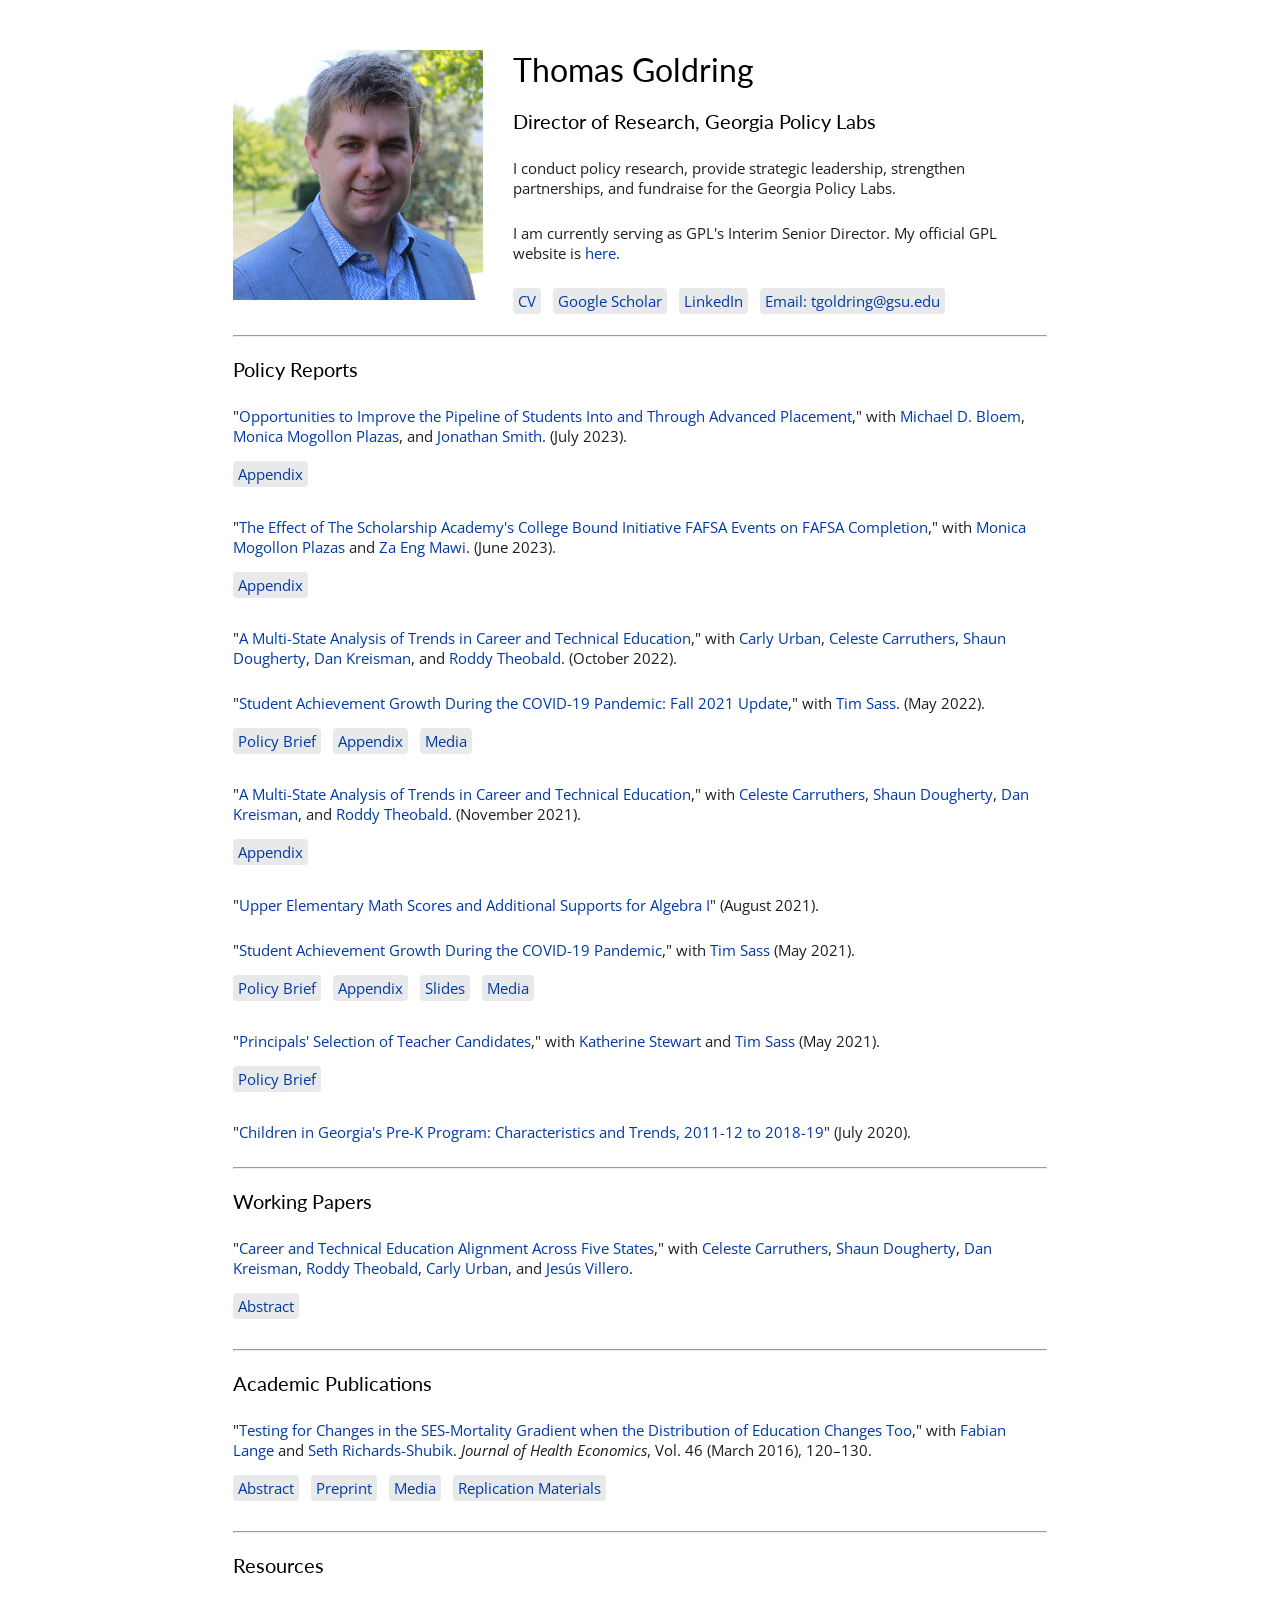
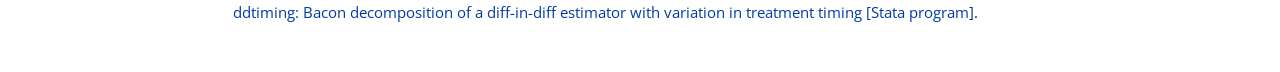
==== index.html @ 44bf6e44 "Google tags" ====
<!DOCTYPE html>
<html lang="en">
<head>
  <!-- Google tag (gtag.js) -->
  <script async src="https://www.googletagmanager.com/gtag/js?id=G-5REK68JC10"></script>
  <script>
    window.dataLayer = window.dataLayer || [];
    function gtag(){dataLayer.push(arguments);}
    gtag('js', new Date());

    gtag('config', 'G-5REK68JC10');
  </script>

  <script>
    function myFunction(id) {
      var x = document.getElementById(id);
      var ids = ["rpt_media_1", "rpt_media_2", "wp_abstr_1", "pub_abstr_1", "pub_media_1"];
      for(var i = 0; i < ids.length; i++) {
        var item = ids[i];
        if (item != id) {
          document.getElementById(item).style.display = "none";
        } else {
          if (x.style.display === "none") {
            x.style.display = "block";
          } else {
            x.style.display = "none";
          }
        }
      }
    }
  </script>

  <link rel="stylesheet" href="main.css" type="text/css">
  <link href="https://fonts.googleapis.com/css?family=Lato|Open+Sans" rel="stylesheet">
  <meta charset="UTF-8">
  <meta name="viewport" content="width=device-width, initial-scale=1.0">
  <title>Thomas Goldring</title>
</head>

<body>
	<div id="container">
	  <div id="center">

			<div id="contact">
				<img src="thomas-goldring.JPG" width=250px height=250px alt="Photo of Thomas Goldring" />
				<h1>Thomas Goldring</h1>
				<h2>Director of Research, Georgia Policy Labs</h2>

				<div class="text">
					<p>I conduct policy research, provide strategic leadership, strengthen partnerships, and fundraise for the Georgia Policy Labs.</p>
					<p>I am currently serving as GPL's Interim Senior Director. My official GPL website is <a href="https://gpl.gsu.edu/profile/thomas-goldring/">here</a>.</p>
					<p><a href="docs/CV_Thomas Goldring_20231112.pdf" class="button">CV</a> &nbsp;
             <a href="https://scholar.google.com/citations?user=3oa92vwAAAAJ" class="button">Google Scholar</a> &nbsp;
             <a href="https://www.linkedin.com/in/thomas-goldring-584221283/" class="button">LinkedIn</a> &nbsp;
             <a href="mailto:tgoldring@gsu.edu" class="button">Email: tgoldring@gsu.edu</a></p>
				</div>
			</div>
      
			<hr>
      
			<h2>Policy Reports</h2>

			<div class="text">

        <p>"<a href="docs/AP Pipeline_Report.pdf" class="title">Opportunities to Improve the Pipeline of Students Into and Through Advanced Placement</a>," with <a href="https://michaelbloem.com/">Michael D. Bloem</a>, <a href="https://monicamogollonp.com">Monica Mogollon Plazas</a>, and <a href="https://gpl.gsu.edu/profile/jonathan-smith">Jonathan Smith</a>. (July 2023).</p>
        <div class="buttonbar">
          <a href="docs/AP Pipeline_Appendix.pdf" class="button">Appendix</a>
        </div>

        <p>"<a href="docs/TSA College Bound Initiative_Report.pdf" class="title">The Effect of The Scholarship Academy's College Bound Initiative FAFSA Events on FAFSA Completion</a>," with <a href="https://monicamogollonp.com/">Monica Mogollon Plazas</a> and <a href="https://gpl.gsu.edu/profile/za-eng-mawi">Za Eng Mawi</a>. (June 2023).</p>
        <div class="buttonbar">
          <a href="docs/TSA College Bound Initiative_Appendix.pdf" class="button">Appendix</a>
        </div>
        
        <p>"<a href="docs/Multi-State CTE Analysis 2022_Report.pdf" class="title">A Multi-State Analysis of Trends in Career and Technical Education</a>," with <a href="https://montana.edu/urban/">Carly Urban</a>, <a href="https://haslam.utk.edu/people/profile/celeste-carruthers/">Celeste Carruthers</a>, <a href="https://bc.edu/bc-web/schools/lynch-school/faculty-research/faculty-directory/Shaun-Dougherty">Shaun Dougherty</a>, <a href="https://gpl.gsu.edu/profile/dan-kreisman/">Dan Kreisman</a>, and <a href="https://caldercenter.org/experts/roddy-theobald">Roddy Theobald</a>. (October 2022).</p>

        <p>"<a href="docs/COVID Achievement Growth Fall 2021 Update_Report.pdf" class="title">Student Achievement Growth During the COVID-19 Pandemic: Fall 2021 Update</a>," with <a href="https://gpl.gsu.edu/profile/tim-sass/">Tim Sass</a>. (May 2022).</p>
        <div class="buttonbar">
          <a href="docs/COVID Achievement Growth Fall 2021 Update_Policy Brief.pdf" class="button">Policy Brief</a> &nbsp;
          <a href="docs/COVID Achievement Growth Fall 2021 Update_Appendix.pdf" class="button">Appendix</a> &nbsp;
          <button class="button" onclick="myFunction('rpt_media_2')">Media</button>
        </div>
        <div class="popup" id="rpt_media_2" style="display:none;">
          <a href="https://ajc.com/education/for-younger-metro-atlanta-students-pandemic-added-to-math-woes/6KMOWTK45FCJNOYMGVSBU2SGPU/">AJC</a>,
          <a href="https://wabe.org/report-pandemic-negatively-affected-atlanta-students-math-achievement/">WABE</a>,
          <a href="https://11alive.com/video/news/education/study-finds-uneven-learning-gaps-due-to-pandemic/85-3940de6e-cc09-4f79-94c8-469fe03bed31">11 Alive</a>.
        </div>

        <p>"<a href="docs/Multi-State CTE Analysis 2021_Report.pdf" class="title">A Multi-State Analysis of Trends in Career and Technical Education</a>," with <a href="https://haslam.utk.edu/people/profile/celeste-carruthers/">Celeste Carruthers</a>, <a href="https://bc.edu/bc-web/schools/lynch-school/faculty-research/faculty-directory/Shaun-Dougherty">Shaun Dougherty</a>, <a href="https://gpl.gsu.edu/profile/dan-kreisman/">Dan Kreisman</a>, and <a href="https://caldercenter.org/experts/roddy-theobald">Roddy Theobald</a>. (November 2021).</p>
        <div class="buttonbar">
          <a href="docs/Multi-State CTE Analysis 2021_Appendix.pdf" class="button">Appendix</a>
        </div>

        <p>"<a href="docs/Algebra I Supports_Policy Brief.pdf" class="title">Upper Elementary Math Scores and Additional Supports for Algebra I</a>" (August 2021).</p>

        <p>"<a href="docs/Achievement Growth During COVID-19_Report.pdf" class="title">Student Achievement Growth During the COVID-19 Pandemic</a>," with <a href="https://gpl.gsu.edu/profile/tim-sass/">Tim Sass</a> (May 2021).</p>
        <div class="buttonbar">
          <a href="https://theconversation.com/intensive-tutoring-longer-school-days-and-summer-sessions-may-be-needed-to-catch-students-up-after-the-pandemic-161310" class="button">Policy Brief</a> &nbsp;
          <a href="docs/Achievement Growth During COVID-19_Appendix.pdf" class="button">Appendix</a> &nbsp;
          <a href="docs/Achievement Growth During COVID-19_Slides.pdf" class="button">Slides</a> &nbsp;
          <button class="button" onclick="myFunction('rpt_media_1')">Media</button>
        </div>
        <div class="popup" id="rpt_media_1" style="display:none;">
          <a href="https://wsbradio.com/news/local/atlanta/local-researchers-studying-how-pandemic-has-affected-student-learning/RS673WMXTZCIVMLEMA7GRYXMM4/">WSB #1</a>,
          <a href="https://wsbradio.com/news/local/atlanta/local-researchers-studying-how-pandemic-has-affected-student-learning/RS673WMXTZCIVMLEMA7GRYXMM4/">WSB #2</a>,
          <a href="https://ajc.com/education/gsu-study-many-students-learned-less-during-pandemic-but-impact-varies/LXUK6Y47UJHVNLKI24DPBYAHOU/">AJC #1</a>,
          <a href="https://ajc.com/education/get-schooled-blog/teachers-want-to-reset-reformers-want-to-reinvent/HBOGCUGTPNEIZE4PDBL52SNTNQ/">AJC #2</a>,
          <a href="https://mdjonline.com/neighbor_newspapers/fulton-district-using-covid-19-relief-funds-to-stop-learning-loss/article_b3af9942-b46a-11eb-bc8e-b7e26d255e5b.html">Marietta Daily Journal</a>,
          <a href="https://11alive.com/article/news/education/georgia-state-research-finds-substantial-learning-losses-around-atlanta-during-pandemic/85-63f6b242-377d-48ee-b279-77f3e08f70d8">11 Alive #1</a>,
          <a href="https://wabe.org/report-covid-19-pandemic-caused-metro-atlanta-students-to-lose-ground-academically/">WABE</a>,
          <a href="https://klkntv.com/researchers-discuss-the-cost-of-virtual-learning/">KLKN</a>,
          <a href="https://11alive.com/article/news/education/georgia-state-research-finds-substantial-learning-losses-around-atlanta-during-pandemic/85-63f6b242-377d-48ee-b279-77f3e08f70d8">11 Alive #2</a>,
          CBS,
          <a href="https://soundcloud.com/user-136994783/maples-research-shows-pandemics-impact-on-student-achievement-in-metro-atlanta/s-O4hLRoUVpBo">WSB #3</a>,
          <a href="https://postcrescent.com/story/news/education/2021/05/25/wisconsin-education-assessment-scores-improve-after-covid-dip/4924321001/">Post Crescent</a>,
          <a href="http://metroatlantaceo.com/features/2021/05/georgia-state-research-shows-pandemics-impact-student-achievement-metro-atlanta-georgia-state-research-shows-pandemics-impact-student-achievement-metro-atlanta/">Metro Atlanta CEO</a>,
          <a href="https://theconversation.com/intensive-tutoring-longer-school-days-and-summer-sessions-may-be-needed-to-catch-students-up-after-the-pandemic-161310">The Conversation</a>.
        </div>

        <p>"<a href="/docs/Teacher Hiring_Report.pdf" class="title">Principals' Selection of Teacher Candidates</a>," with <a href="https://www.linkedin.com/in/katherine-stewart-29b223158">Katherine Stewart</a> and <a href="https://gpl.gsu.edu/profile/tim-sass/">Tim Sass</a> (May 2021).</p>
        <div class="buttonbar">
          <a href="docs/Teacher Hiring_Policy Brief.pdf" class="button">Policy Brief</a>
        </div>

        <p>"<a href="docs/Children in Georgia's Pre-K Program_Report.pdf" class="title">Children in Georgia's Pre-K Program: Characteristics and Trends, 2011-12 to 2018-19</a>" (July 2020).</p>

      </div>

      <hr>

			<h2>Working Papers</h2>

			<div class="text">

				<p>"<a href="docs/CTE Dynamic Alignment_Working Paper_20230830.pdf" class="title">Career and Technical Education Alignment Across Five States</a>," with <a href="https://haslam.utk.edu/people/profile/celeste-carruthers/">Celeste Carruthers</a>, <a href="https://bc.edu/bc-web/schools/lynch-school/faculty-research/faculty-directory/Shaun-Dougherty">Shaun Dougherty</a>, <a href="https://gpl.gsu.edu/profile/dan-kreisman/">Dan Kreisman</a>, <a href="https://caldercenter.org/experts/roddy-theobald">Roddy Theobald</a>, <a href="https://montana.edu/urban/">Carly Urban</a>, and <a href="">Jesu&#769s Villero</a>.</p>

				<div class="buttonbar">
          <button class="button" onclick="myFunction('wp_abstr_1')">Abstract</button> &nbsp;
        </div>

				<div class="popup" id="wp_abstr_1" style="display:none;">
          We quantify alignment between high school career and technical education (CTE) and local labor markets across five states: Massachusetts, Michigan, Montana, Tennessee, and Washington. We find that CTE is partially aligned with local labor markets. A 10-percentage-point increase in the share of local jobs most related to a given CTE career cluster is associated with a 3-point increase in CTE concentration in that cluster. Concentrators in business and service fields are more aligned with jobs requiring a college degree, whereas more technical students are more aligned with jobs that do not require college. Women and students from racial or ethnic minority groups are more aligned with college-level jobs that with high-school-level jobs. We find more limited evidence of dynamic, short-term adjustments in CTE after changes in local labor markets. Realignment lags the labor market by two to three years, is less than one-for-one, and is only observed following changes in college-level employment.
        </div>

			</div>

      <hr>

			<h2>Academic Publications</h2>

			<div class="text">

				<p>"<a href="https://doi.org/10.1016/j.jhealeco.2015.12.002" class="title">Testing for Changes in the SES-Mortality Gradient when the Distribution of Education Changes Too</a>," with <a href="https://www.mcgill.ca/economics/fabian-lange">Fabian Lange</a> and <a href="https://business.lehigh.edu/directory/seth-richards-shubik">Seth Richards-Shubik</a>. <i>Journal of Health Economics</i>, Vol. 46 (March 2016), 120&ndash;130.</p>

				<div class="buttonbar">
          <button class="button" onclick="myFunction('pub_abstr_1')">Abstract</button> &nbsp;
          <a href="docs/Mortality Education Test_Paper.pdf" class="button">Preprint</a> &nbsp;
          <button class="button" onclick="myFunction('pub_media_1')">Media</button> &nbsp;
          <a href="docs/Mortality Education Test_Code.zip" class="button">Replication Materials</a></div>

				<div class="popup" id="pub_abstr_1" style="display:none;">
          We develop a flexible test for changes in the SES-mortality gradient that accounts for changes in the distribution of education, the most commonly used marker of SES. We implement the test for the period between 1984 and 2006 in the United States using microdata from the Census and other surveys linked to death records. Using our flexible test, we find that the evidence for a change in the SES-mortality gradient is not as strong as previous research has suggested. Our results indicate that the gradient increased f or females during this time period, but we cannot rule out that the gradient among males has not changed. Informally, the results suggest that the changes for females are mainly driven by the bottom of the educational distribution.
        </div>

        <div class="popup" id="pub_media_1" style="display:none;">
          <a href="https://fivethirtyeight.com/features/college-choice-performance-pay-and-life-expectancy/">FiveThirtyEight</a>.
        </div>

			</div>

      <hr>

      <h2>Resources</h2>

      <div class="text">

        <p><a href="https://github.com/tgoldring/ddtiming">ddtiming: Bacon decomposition of a diff-in-diff estimator with variation in treatment timing [Stata program]</a>.</p> 

			</div>
    
    </div>
	</div>

</body>
</html>
---- main.css ----
html {
  background-color: white;
}
h1, h2 {
  font-family: 'Lato', serif;
  font-weight: normal;
  margin-top: 4px;
  margin-bottom: 4px;
  text-align: left;
}
h2 {
  font-size: 20px;
}
a {
  text-decoration: none;
}
a:link, a:visited {
  color: #0039A6;
}
a:hover {
  color: #00AEEF;
  text-decoration: underline;
}
.button {
  background-color: #E8E9EB;
  border: none;
  color: #0039A6;
  padding: 3px;
  padding-left: 5px;
  padding-right: 5px;
  text-align: center;
  border-radius: 4px;
  text-decoration: none;
  display: inline-block;
  font-size: 15px;
  font-family: 'Open Sans', serif;
  cursor: pointer; 
  transition-duration: 0.2s;
  text-decoration: none;
  margin-bottom: 5px;
}
.button:hover {
  background-color:#7f8590;
  text-decoration: none;
  color: #ffffff;  
}
a.button:hover {
  color: #ffffff;    
}
div.text {
  font-family: 'Open Sans', serif;
  margin-top: 0px;
  padding-top: 0px;
  font-size: 15px;
  color: #1e1e1e;
}
div#center h2 {
  margin-top: 20px;
  margin-bottom: 20px;
}
div.buttonbar{
  color: #565656;
}
div.popup {
  margin-top: 10px;
}

@media screen and (min-width: 1100px) {
	
  p {
		margin-top: 25px;
	}
  hr {
		margin-top:25px;
	}
  img {
		float:left;
		margin-right: 30px;
		margin-bottom: 30px;
	}
	div#container {
		margin: 50px;
		position: relative;
	}
	div#center {
	float: center;
	margin-left: max(15%, 50% - 450px);
	margin-right: max(15%, 50% - 450px);
	width: min(70%,900px);
	}
	div#contact{
		height: 260px;
	}
}

@media screen and (max-width: 1100px) { 
  p {
		margin-top:20px;
	}
  hr {
		margin-top:20px;
	}
	img {
		margin-bottom: 20px;
	}
	div#container {
		margin-top: 50px;
		margin-bottom: 50px;
		position: relative;
	}
	div#center {
		margin-left: 0px;
		margin-top: 50px;
		clear: left;
	}
	div#contact{
		margin-top:30px;
	}
	div#wrapper {
		margin-left: 0px;
	}

}
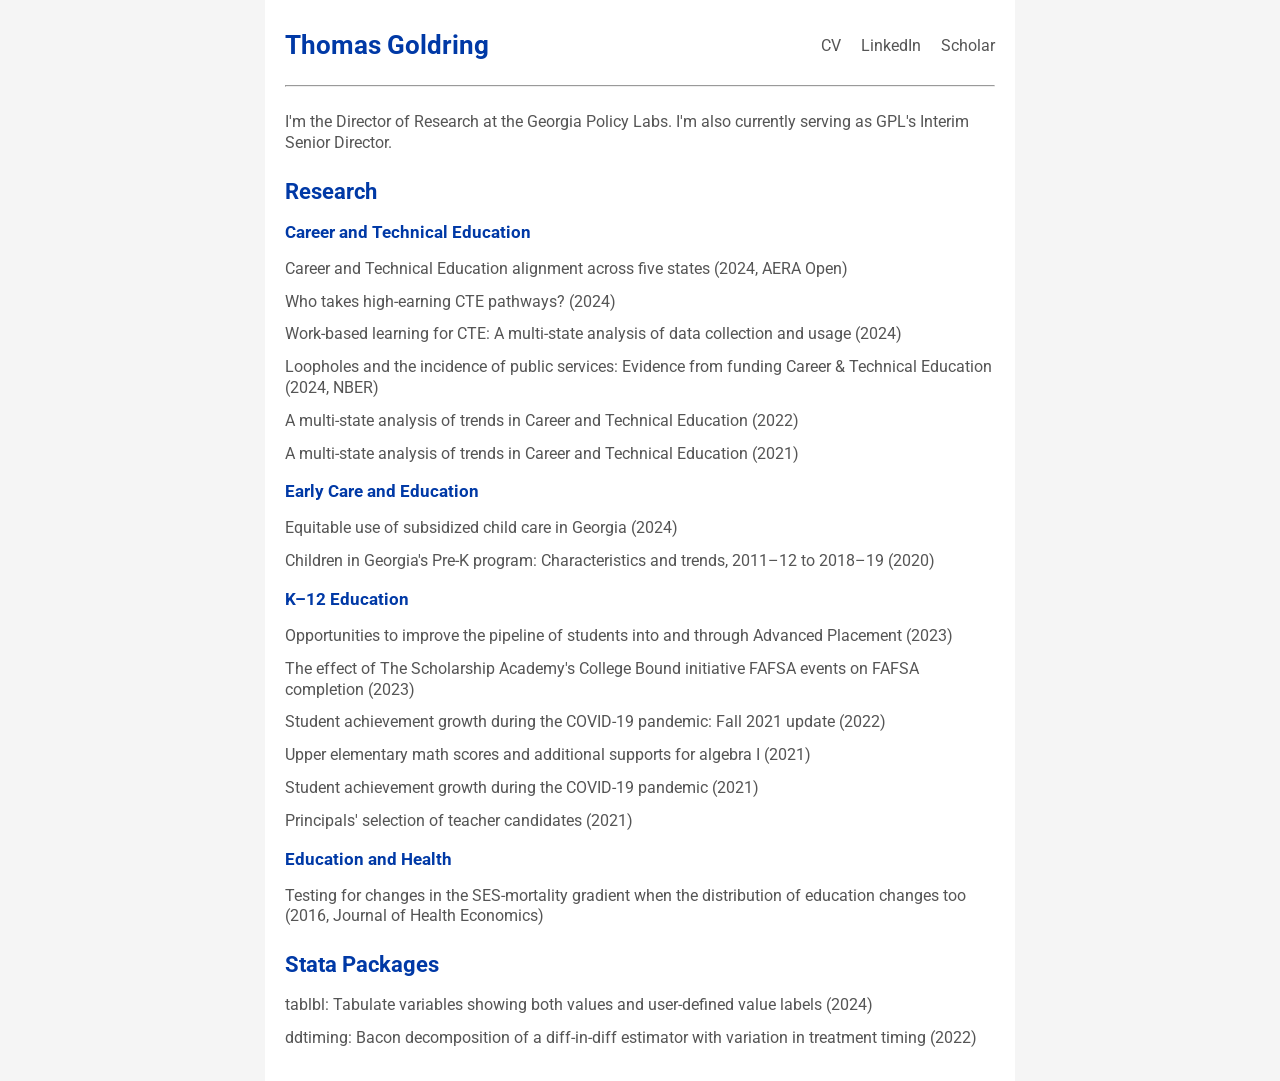
==== commit 6e2f5e0c: "Add files via upload" ====
--- a/index.html
+++ b/index.html
@@ -1,185 +1,55 @@
-<!DOCTYPE html>
-<html lang="en">
-<head>
-  <!-- Google tag (gtag.js) -->
-  <script async src="https://www.googletagmanager.com/gtag/js?id=G-5REK68JC10"></script>
-  <script>
-    window.dataLayer = window.dataLayer || [];
-    function gtag(){dataLayer.push(arguments);}
-    gtag('js', new Date());
-
-    gtag('config', 'G-5REK68JC10');
-  </script>
-
-  <script>
-    function myFunction(id) {
-      var x = document.getElementById(id);
-      var ids = ["rpt_media_1", "rpt_media_2", "wp_abstr_1", "pub_abstr_1", "pub_media_1"];
-      for(var i = 0; i < ids.length; i++) {
-        var item = ids[i];
-        if (item != id) {
-          document.getElementById(item).style.display = "none";
-        } else {
-          if (x.style.display === "none") {
-            x.style.display = "block";
-          } else {
-            x.style.display = "none";
-          }
-        }
-      }
-    }
-  </script>
-
-  <link rel="stylesheet" href="main.css" type="text/css">
-  <link href="https://fonts.googleapis.com/css?family=Lato|Open+Sans" rel="stylesheet">
-  <meta charset="UTF-8">
-  <meta name="viewport" content="width=device-width, initial-scale=1.0">
-  <title>Thomas Goldring</title>
-</head>
-
-<body>
-	<div id="container">
-	  <div id="center">
-
-			<div id="contact">
-				<img src="thomas-goldring.JPG" width=250px height=250px alt="Photo of Thomas Goldring" />
-				<h1>Thomas Goldring</h1>
-				<h2>Director of Research, Georgia Policy Labs</h2>
-
-				<div class="text">
-					<p>I conduct policy research, provide strategic leadership, strengthen partnerships, and fundraise for the Georgia Policy Labs.</p>
-					<p>I am currently serving as GPL's Interim Senior Director. My official GPL website is <a href="https://gpl.gsu.edu/profile/thomas-goldring/">here</a>.</p>
-					<p><a href="docs/CV_Thomas Goldring_20231112.pdf" class="button">CV</a> &nbsp;
-             <a href="https://scholar.google.com/citations?user=3oa92vwAAAAJ" class="button">Google Scholar</a> &nbsp;
-             <a href="https://www.linkedin.com/in/thomas-goldring-584221283/" class="button">LinkedIn</a> &nbsp;
-             <a href="mailto:tgoldring@gsu.edu" class="button">Email: tgoldring@gsu.edu</a></p>
-				</div>
-			</div>
-      
-			<hr>
-      
-			<h2>Policy Reports</h2>
-
-			<div class="text">
-
-        <p>"<a href="docs/AP Pipeline_Report.pdf" class="title">Opportunities to Improve the Pipeline of Students Into and Through Advanced Placement</a>," with <a href="https://michaelbloem.com/">Michael D. Bloem</a>, <a href="https://monicamogollonp.com">Monica Mogollon Plazas</a>, and <a href="https://gpl.gsu.edu/profile/jonathan-smith">Jonathan Smith</a>. (July 2023).</p>
-        <div class="buttonbar">
-          <a href="docs/AP Pipeline_Appendix.pdf" class="button">Appendix</a>
-        </div>
-
-        <p>"<a href="docs/TSA College Bound Initiative_Report.pdf" class="title">The Effect of The Scholarship Academy's College Bound Initiative FAFSA Events on FAFSA Completion</a>," with <a href="https://monicamogollonp.com/">Monica Mogollon Plazas</a> and <a href="https://gpl.gsu.edu/profile/za-eng-mawi">Za Eng Mawi</a>. (June 2023).</p>
-        <div class="buttonbar">
-          <a href="docs/TSA College Bound Initiative_Appendix.pdf" class="button">Appendix</a>
-        </div>
-        
-        <p>"<a href="docs/Multi-State CTE Analysis 2022_Report.pdf" class="title">A Multi-State Analysis of Trends in Career and Technical Education</a>," with <a href="https://montana.edu/urban/">Carly Urban</a>, <a href="https://haslam.utk.edu/people/profile/celeste-carruthers/">Celeste Carruthers</a>, <a href="https://bc.edu/bc-web/schools/lynch-school/faculty-research/faculty-directory/Shaun-Dougherty">Shaun Dougherty</a>, <a href="https://gpl.gsu.edu/profile/dan-kreisman/">Dan Kreisman</a>, and <a href="https://caldercenter.org/experts/roddy-theobald">Roddy Theobald</a>. (October 2022).</p>
-
-        <p>"<a href="docs/COVID Achievement Growth Fall 2021 Update_Report.pdf" class="title">Student Achievement Growth During the COVID-19 Pandemic: Fall 2021 Update</a>," with <a href="https://gpl.gsu.edu/profile/tim-sass/">Tim Sass</a>. (May 2022).</p>
-        <div class="buttonbar">
-          <a href="docs/COVID Achievement Growth Fall 2021 Update_Policy Brief.pdf" class="button">Policy Brief</a> &nbsp;
-          <a href="docs/COVID Achievement Growth Fall 2021 Update_Appendix.pdf" class="button">Appendix</a> &nbsp;
-          <button class="button" onclick="myFunction('rpt_media_2')">Media</button>
-        </div>
-        <div class="popup" id="rpt_media_2" style="display:none;">
-          <a href="https://ajc.com/education/for-younger-metro-atlanta-students-pandemic-added-to-math-woes/6KMOWTK45FCJNOYMGVSBU2SGPU/">AJC</a>,
-          <a href="https://wabe.org/report-pandemic-negatively-affected-atlanta-students-math-achievement/">WABE</a>,
-          <a href="https://11alive.com/video/news/education/study-finds-uneven-learning-gaps-due-to-pandemic/85-3940de6e-cc09-4f79-94c8-469fe03bed31">11 Alive</a>.
-        </div>
-
-        <p>"<a href="docs/Multi-State CTE Analysis 2021_Report.pdf" class="title">A Multi-State Analysis of Trends in Career and Technical Education</a>," with <a href="https://haslam.utk.edu/people/profile/celeste-carruthers/">Celeste Carruthers</a>, <a href="https://bc.edu/bc-web/schools/lynch-school/faculty-research/faculty-directory/Shaun-Dougherty">Shaun Dougherty</a>, <a href="https://gpl.gsu.edu/profile/dan-kreisman/">Dan Kreisman</a>, and <a href="https://caldercenter.org/experts/roddy-theobald">Roddy Theobald</a>. (November 2021).</p>
-        <div class="buttonbar">
-          <a href="docs/Multi-State CTE Analysis 2021_Appendix.pdf" class="button">Appendix</a>
-        </div>
-
-        <p>"<a href="docs/Algebra I Supports_Policy Brief.pdf" class="title">Upper Elementary Math Scores and Additional Supports for Algebra I</a>" (August 2021).</p>
-
-        <p>"<a href="docs/Achievement Growth During COVID-19_Report.pdf" class="title">Student Achievement Growth During the COVID-19 Pandemic</a>," with <a href="https://gpl.gsu.edu/profile/tim-sass/">Tim Sass</a> (May 2021).</p>
-        <div class="buttonbar">
-          <a href="https://theconversation.com/intensive-tutoring-longer-school-days-and-summer-sessions-may-be-needed-to-catch-students-up-after-the-pandemic-161310" class="button">Policy Brief</a> &nbsp;
-          <a href="docs/Achievement Growth During COVID-19_Appendix.pdf" class="button">Appendix</a> &nbsp;
-          <a href="docs/Achievement Growth During COVID-19_Slides.pdf" class="button">Slides</a> &nbsp;
-          <button class="button" onclick="myFunction('rpt_media_1')">Media</button>
-        </div>
-        <div class="popup" id="rpt_media_1" style="display:none;">
-          <a href="https://wsbradio.com/news/local/atlanta/local-researchers-studying-how-pandemic-has-affected-student-learning/RS673WMXTZCIVMLEMA7GRYXMM4/">WSB #1</a>,
-          <a href="https://wsbradio.com/news/local/atlanta/local-researchers-studying-how-pandemic-has-affected-student-learning/RS673WMXTZCIVMLEMA7GRYXMM4/">WSB #2</a>,
-          <a href="https://ajc.com/education/gsu-study-many-students-learned-less-during-pandemic-but-impact-varies/LXUK6Y47UJHVNLKI24DPBYAHOU/">AJC #1</a>,
-          <a href="https://ajc.com/education/get-schooled-blog/teachers-want-to-reset-reformers-want-to-reinvent/HBOGCUGTPNEIZE4PDBL52SNTNQ/">AJC #2</a>,
-          <a href="https://mdjonline.com/neighbor_newspapers/fulton-district-using-covid-19-relief-funds-to-stop-learning-loss/article_b3af9942-b46a-11eb-bc8e-b7e26d255e5b.html">Marietta Daily Journal</a>,
-          <a href="https://11alive.com/article/news/education/georgia-state-research-finds-substantial-learning-losses-around-atlanta-during-pandemic/85-63f6b242-377d-48ee-b279-77f3e08f70d8">11 Alive #1</a>,
-          <a href="https://wabe.org/report-covid-19-pandemic-caused-metro-atlanta-students-to-lose-ground-academically/">WABE</a>,
-          <a href="https://klkntv.com/researchers-discuss-the-cost-of-virtual-learning/">KLKN</a>,
-          <a href="https://11alive.com/article/news/education/georgia-state-research-finds-substantial-learning-losses-around-atlanta-during-pandemic/85-63f6b242-377d-48ee-b279-77f3e08f70d8">11 Alive #2</a>,
-          CBS,
-          <a href="https://soundcloud.com/user-136994783/maples-research-shows-pandemics-impact-on-student-achievement-in-metro-atlanta/s-O4hLRoUVpBo">WSB #3</a>,
-          <a href="https://postcrescent.com/story/news/education/2021/05/25/wisconsin-education-assessment-scores-improve-after-covid-dip/4924321001/">Post Crescent</a>,
-          <a href="http://metroatlantaceo.com/features/2021/05/georgia-state-research-shows-pandemics-impact-student-achievement-metro-atlanta-georgia-state-research-shows-pandemics-impact-student-achievement-metro-atlanta/">Metro Atlanta CEO</a>,
-          <a href="https://theconversation.com/intensive-tutoring-longer-school-days-and-summer-sessions-may-be-needed-to-catch-students-up-after-the-pandemic-161310">The Conversation</a>.
-        </div>
-
-        <p>"<a href="/docs/Teacher Hiring_Report.pdf" class="title">Principals' Selection of Teacher Candidates</a>," with <a href="https://www.linkedin.com/in/katherine-stewart-29b223158">Katherine Stewart</a> and <a href="https://gpl.gsu.edu/profile/tim-sass/">Tim Sass</a> (May 2021).</p>
-        <div class="buttonbar">
-          <a href="docs/Teacher Hiring_Policy Brief.pdf" class="button">Policy Brief</a>
-        </div>
-
-        <p>"<a href="docs/Children in Georgia's Pre-K Program_Report.pdf" class="title">Children in Georgia's Pre-K Program: Characteristics and Trends, 2011-12 to 2018-19</a>" (July 2020).</p>
-
-      </div>
-
-      <hr>
-
-			<h2>Working Papers</h2>
-
-			<div class="text">
-
-				<p>"<a href="docs/CTE Dynamic Alignment_Working Paper_20230830.pdf" class="title">Career and Technical Education Alignment Across Five States</a>," with <a href="https://haslam.utk.edu/people/profile/celeste-carruthers/">Celeste Carruthers</a>, <a href="https://bc.edu/bc-web/schools/lynch-school/faculty-research/faculty-directory/Shaun-Dougherty">Shaun Dougherty</a>, <a href="https://gpl.gsu.edu/profile/dan-kreisman/">Dan Kreisman</a>, <a href="https://caldercenter.org/experts/roddy-theobald">Roddy Theobald</a>, <a href="https://montana.edu/urban/">Carly Urban</a>, and <a href="">Jesu&#769s Villero</a>.</p>
-
-				<div class="buttonbar">
-          <button class="button" onclick="myFunction('wp_abstr_1')">Abstract</button> &nbsp;
-        </div>
-
-				<div class="popup" id="wp_abstr_1" style="display:none;">
-          We quantify alignment between high school career and technical education (CTE) and local labor markets across five states: Massachusetts, Michigan, Montana, Tennessee, and Washington. We find that CTE is partially aligned with local labor markets. A 10-percentage-point increase in the share of local jobs most related to a given CTE career cluster is associated with a 3-point increase in CTE concentration in that cluster. Concentrators in business and service fields are more aligned with jobs requiring a college degree, whereas more technical students are more aligned with jobs that do not require college. Women and students from racial or ethnic minority groups are more aligned with college-level jobs that with high-school-level jobs. We find more limited evidence of dynamic, short-term adjustments in CTE after changes in local labor markets. Realignment lags the labor market by two to three years, is less than one-for-one, and is only observed following changes in college-level employment.
-        </div>
-
-			</div>
-
-      <hr>
-
-			<h2>Academic Publications</h2>
-
-			<div class="text">
-
-				<p>"<a href="https://doi.org/10.1016/j.jhealeco.2015.12.002" class="title">Testing for Changes in the SES-Mortality Gradient when the Distribution of Education Changes Too</a>," with <a href="https://www.mcgill.ca/economics/fabian-lange">Fabian Lange</a> and <a href="https://business.lehigh.edu/directory/seth-richards-shubik">Seth Richards-Shubik</a>. <i>Journal of Health Economics</i>, Vol. 46 (March 2016), 120&ndash;130.</p>
-
-				<div class="buttonbar">
-          <button class="button" onclick="myFunction('pub_abstr_1')">Abstract</button> &nbsp;
-          <a href="docs/Mortality Education Test_Paper.pdf" class="button">Preprint</a> &nbsp;
-          <button class="button" onclick="myFunction('pub_media_1')">Media</button> &nbsp;
-          <a href="docs/Mortality Education Test_Code.zip" class="button">Replication Materials</a></div>
-
-				<div class="popup" id="pub_abstr_1" style="display:none;">
-          We develop a flexible test for changes in the SES-mortality gradient that accounts for changes in the distribution of education, the most commonly used marker of SES. We implement the test for the period between 1984 and 2006 in the United States using microdata from the Census and other surveys linked to death records. Using our flexible test, we find that the evidence for a change in the SES-mortality gradient is not as strong as previous research has suggested. Our results indicate that the gradient increased f or females during this time period, but we cannot rule out that the gradient among males has not changed. Informally, the results suggest that the changes for females are mainly driven by the bottom of the educational distribution.
-        </div>
-
-        <div class="popup" id="pub_media_1" style="display:none;">
-          <a href="https://fivethirtyeight.com/features/college-choice-performance-pay-and-life-expectancy/">FiveThirtyEight</a>.
-        </div>
-
-			</div>
-
-      <hr>
-
-      <h2>Resources</h2>
-
-      <div class="text">
-
-        <p><a href="https://github.com/tgoldring/ddtiming">ddtiming: Bacon decomposition of a diff-in-diff estimator with variation in treatment timing [Stata program]</a>.</p> 
-
-			</div>
-    
-    </div>
-	</div>
-
-</body>
-</html>
+<!doctype html>
+<html lang="en">
+<head>
+  <link rel="stylesheet" href="style.css" type="text/css">
+  <link rel="preconnect" href="https://fonts.googleapis.com">
+  <link rel="preconnect" href="https://fonts.gstatic.com" crossorigin>
+  <link href="https://fonts.googleapis.com/css2?family=Roboto:wght@400;700&display=swap" rel="stylesheet">
+  <meta charset="UTF-8">
+  <meta name="viewport" content="width=device-width, initial-scale=1.0">
+  <title>Thomas Goldring</title>
+</head>
+<body>
+  <div class="container">
+    <div class="header">
+      <h1>Thomas Goldring</h1>
+      <nav>
+        <a href="/CV_Thomas Goldring_20240716.pdf">CV</a>
+        <a href="https://www.linkedin.com/in/thomas-goldring-584221283/">LinkedIn</a>
+        <a href="https://scholar.google.com/citations?user=3oa92vwAAAAJ">Scholar</a>
+      </nav>
+    </div>
+    <hr>
+    <p>I'm the <a href="https://gpl.gsu.edu/profile/thomas-goldring/">Director of Research</a> at the Georgia Policy Labs. I'm also currently serving as GPL's Interim Senior Director.</p>
+
+    <h2>Research</h2>
+
+    <h3>Career and Technical Education</h3>
+    <p><a href="https://gpl.gsu.edu/publications/cte-alignment-across-five-states/">Career and Technical Education alignment across five states</a> (2024, AERA Open)</p>
+    <p><a href="https://gpl.gsu.edu/publications/who-takes-high-earning-cte-pathways/">Who takes high-earning CTE pathways?</a> (2024)</p>
+    <p><a href="https://gpl.gsu.edu/publications/work-based-learning-for-cte/">Work-based learning for CTE: A multi-state analysis of data collection and usage</a> (2024)</p>
+    <p><a href="https://www.nber.org/papers/w32390">Loopholes and the incidence of public services: Evidence from funding Career & Technical Education</a> (2024, NBER)</p>
+    <p><a href="https://gpl.gsu.edu/publications/2022-multi-state-analysis-of-trends-in-cte/">A multi-state analysis of trends in Career and Technical Education</a> (2022)</p>
+    <p><a href="https://gpl.gsu.edu/publications/2021-multi-state-analysis-of-trends-in-cte/">A multi-state analysis of trends in Career and Technical Education</a> (2021)</p>
+
+    <h3>Early Care and Education</h3>
+    <p><a href="https://gpl.gsu.edu/publications/equitable-use-of-subsidized-child-care-in-georgia/">Equitable use of subsidized child care in Georgia</a> (2024)</p>
+    <p><a href="https://gpl.gsu.edu/publications/pre-k-analysis/">Children in Georgia's Pre-K program: Characteristics and trends, 2011&ndash;12 to 2018&ndash;19</a> (2020)</p>
+
+    <h3>K&ndash;12 Education</h3>
+    <p><a href="https://gpl.gsu.edu/publications/opportunities-to-improve-the-pipeline-of-students-into-and-through-advanced-placement/">Opportunities to improve the pipeline of students into and through Advanced Placement</a> (2023)</p>
+    <p><a href="https://gpl.gsu.edu/publications/effect-of-tsas-college-bound-initiative-fafsa-events-on-fafsa-completion/">The effect of The Scholarship Academy's College Bound initiative FAFSA events on FAFSA completion</a> (2023)</p>
+    <p><a href="https://gpl.gsu.edu/publications/student-achievement-growth-during-the-covid-19-pandemic-fall-2021-update/">Student achievement growth during the COVID-19 pandemic: Fall 2021 update</a> (2022)</p>
+    <p><a href="https://gpl.gsu.edu/publications/understanding-the-relationship-between-upper-elementary-math-assessment-scores-and-algebra-i-with-additional-supports/">Upper elementary math scores and additional supports for algebra I</a> (2021)</p>
+    <p><a href="https://gpl.gsu.edu/publications/student-achievement-growth-during-the-covid-19-pandemic/">Student achievement growth during the COVID-19 pandemic</a> (2021)</p>
+    <p><a href="https://gpl.gsu.edu/publications/improving-teacher-quality/">Principals' selection of teacher candidates</a> (2021)</p>
+
+    <h3>Education and Health</h3>
+    <p><a href="https://doi.org/10.1016/j.jhealeco.2015.12.002">Testing for changes in the SES-mortality gradient when the distribution of education changes too</a> (2016, Journal of Health Economics)</p>
+    
+    <h2>Stata Packages</h2>
+    <p><a href="https://github.com/tgoldring/tablbl">tablbl: Tabulate variables showing both values and user-defined value labels</a> (2024)</p>
+    <p><a href="https://github.com/tgoldring/ddtiming">ddtiming: Bacon decomposition of a diff-in-diff estimator with variation in treatment timing</a> (2022)</p>
+  </div>
+</body>
+</html>
--- a/style.css
+++ b/style.css
@@ -0,0 +1,106 @@
+.roboto-medium {
+  font-family: "Roboto", sans-serif;
+  font-weight: 400;
+  font-style: normal;
+}
+
+.roboto-bold {
+  font-family: "Roboto", sans-serif;
+  font-weight: 700;
+  font-style: normal;
+}
+
+body, html {
+  margin: 0;
+  padding: 0;
+}
+
+body {
+  font-family: "Roboto", sans-serif;
+  color: #555555;
+  background-color: #f5f5f5;
+}
+
+.container {
+  max-width: 750px;
+  margin: 0 auto;
+  padding: 20px;
+  background-color: #fff;
+  box-sizing: border-box;
+}
+
+hr {
+  margin: 15px 0 25px 0;
+}
+
+@media (max-width: 900px) {
+  .container {
+    max-width: min(100%, 750px);
+    padding: 12px;
+  }
+}
+
+.container p {
+  line-height: 1.3;
+  font-weight: 400;
+  font-size: 16px;
+  margin: 10px 0 12px 0;
+}
+
+h1, h2, h3 {
+  font-weight: 700;
+  color:#0039a6;
+}
+
+h2 {
+  font-size: 22px;
+  margin-top: 25px;
+}
+
+h3 {
+  font-size: 17px;
+}
+
+a:link, a:visited {
+  color: inherit;
+  text-decoration: none;
+}
+
+a:hover {
+  color: #0039a6;
+}
+
+.header {
+  display: flex;
+  justify-content: space-between;
+  align-items: center;
+  color: inherit;
+  padding: 10px 0px;
+}
+
+.header h1 {
+  margin: 0;
+  font-size: 26px;
+}
+
+.header nav {
+  display: flex;
+}
+
+.header nav a:link {
+  color: inherit;
+  text-decoration: none;
+  margin-left: 20px;
+  font-size: 16px;
+}
+
+.header nav a:visited {
+  color: inherit;
+  text-decoration: none;
+  margin-left: 20px;
+  font-size: 16px;
+}
+
+.header nav a:hover {
+  color: #0039a6;
+}
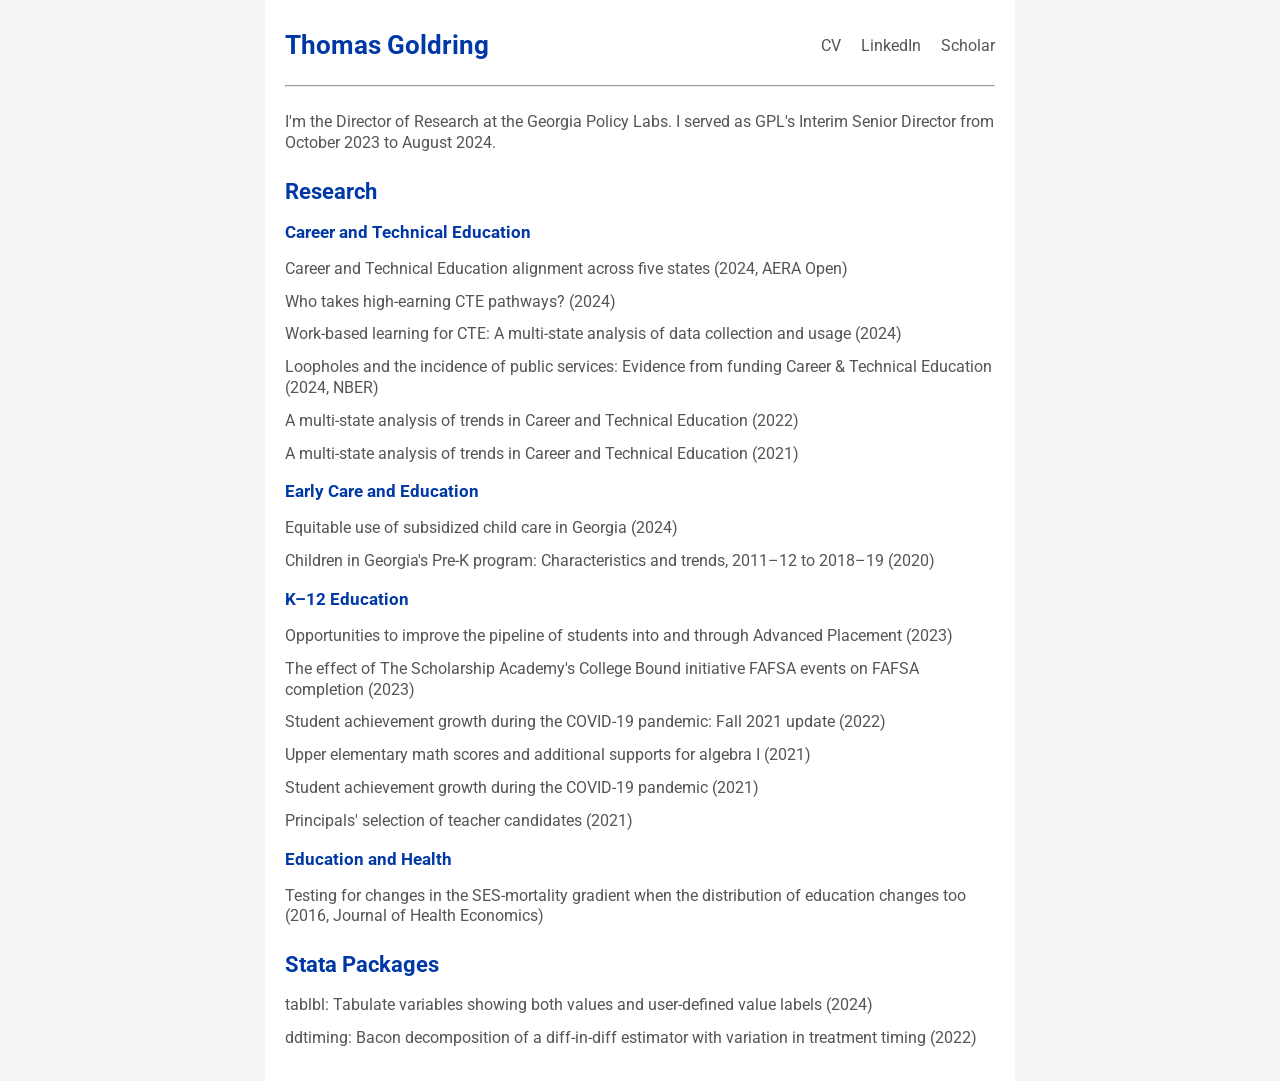
==== commit 34f1912f: "Add files via upload" ====
--- a/index.html
+++ b/index.html
@@ -14,13 +14,13 @@
     <div class="header">
       <h1>Thomas Goldring</h1>
       <nav>
-        <a href="/CV_Thomas Goldring_20240716.pdf">CV</a>
+        <a href="/CV_Thomas Goldring_20240901.pdf">CV</a>
         <a href="https://www.linkedin.com/in/thomas-goldring-584221283/">LinkedIn</a>
         <a href="https://scholar.google.com/citations?user=3oa92vwAAAAJ">Scholar</a>
       </nav>
     </div>
     <hr>
-    <p>I'm the <a href="https://gpl.gsu.edu/profile/thomas-goldring/">Director of Research</a> at the Georgia Policy Labs. I'm also currently serving as GPL's Interim Senior Director.</p>
+    <p>I'm the <a href="https://gpl.gsu.edu/profile/thomas-goldring/">Director of Research</a> at the Georgia Policy Labs. I served as GPL's Interim Senior Director from October 2023 to August 2024.</p>
 
     <h2>Research</h2>
 
